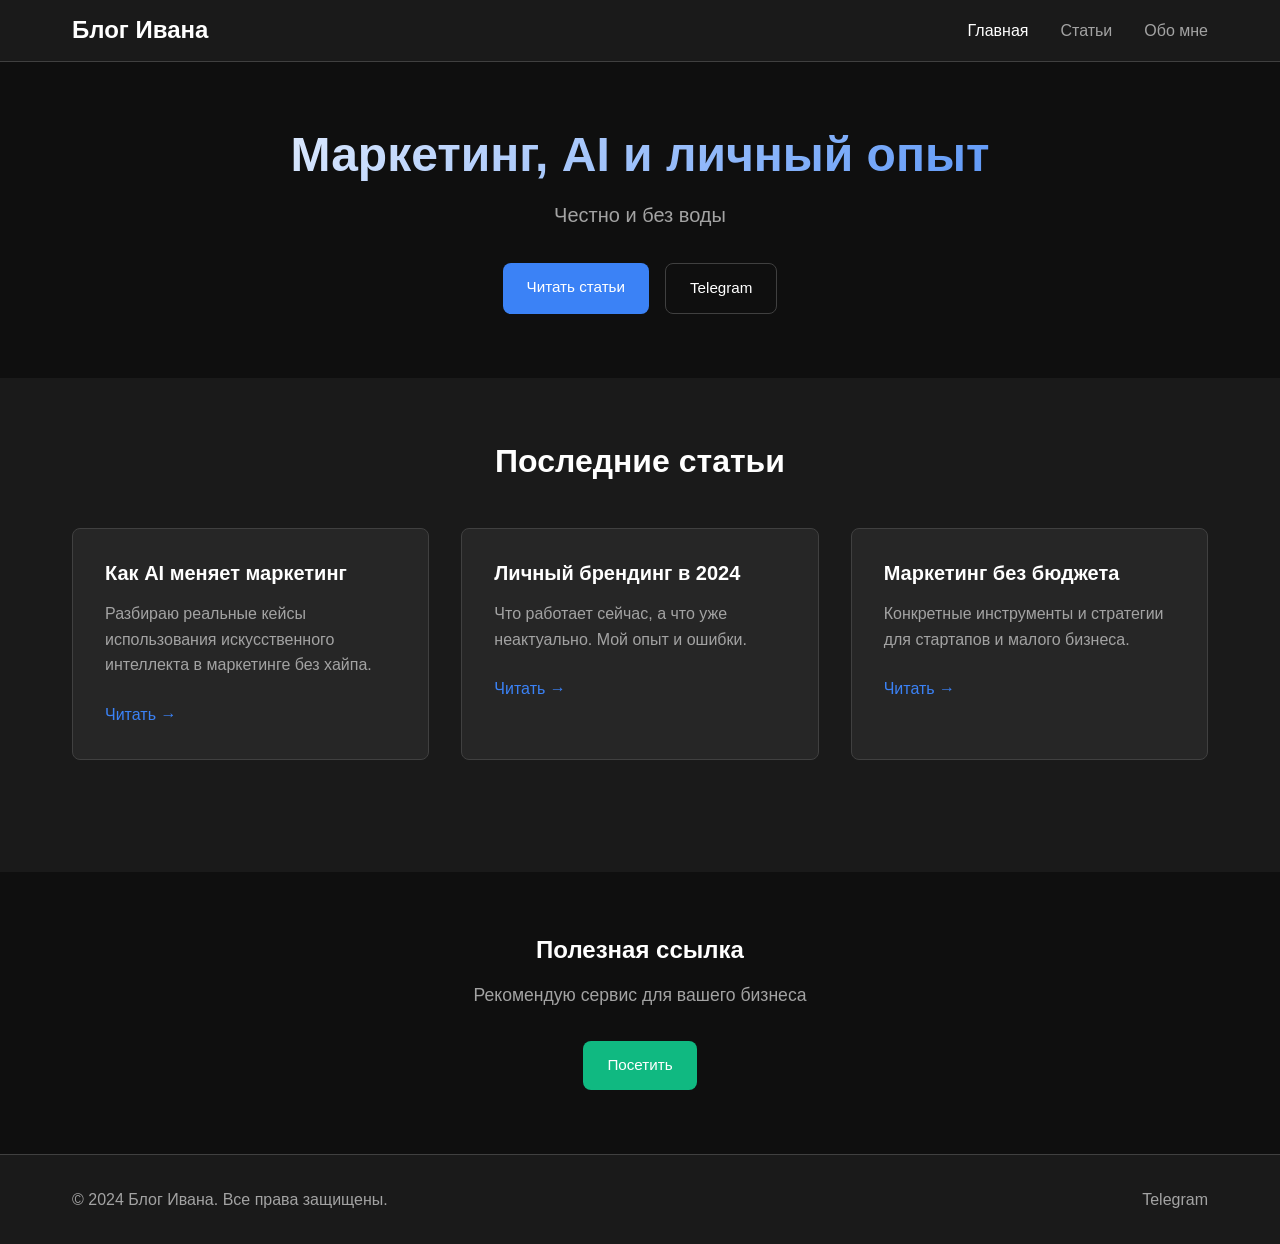
==== index.html @ 23f1f2e2 "Initial commit: blog portfolio site" ====
<!DOCTYPE html>
<html lang="ru">
<head>
    <meta charset="UTF-8">
    <meta name="viewport" content="width=device-width, initial-scale=1.0">
    <title>Блог Ивана | Маркетинг, AI и личный опыт</title>
    <meta name="description" content="Маркетинг, AI и личный опыт. Честно и без воды.">
    <link rel="stylesheet" href="assets/css/style.css">
</head>
<body>
    <header class="header">
        <nav class="nav">
            <div class="nav__brand">
                <h1>Блог Ивана</h1>
            </div>
            <ul class="nav__menu">
                <li><a href="index.html" class="nav__link nav__link--active">Главная</a></li>
                <li><a href="posts.html" class="nav__link">Статьи</a></li>
                <li><a href="about.html" class="nav__link">Обо мне</a></li>
            </ul>
        </nav>
    </header>

    <main class="main">
        <section class="hero">
            <div class="container">
                <h2 class="hero__title">Маркетинг, AI и личный опыт</h2>
                <p class="hero__subtitle">Честно и без воды</p>
                <div class="hero__actions">
                    <a href="posts.html" class="btn btn--primary">Читать статьи</a>
                    <a href="https://t.me/ivanilin_blog" class="btn btn--secondary" target="_blank">Telegram</a>
                </div>
            </div>
        </section>

        <section class="featured">
            <div class="container">
                <h3 class="section__title">Последние статьи</h3>
                <div class="posts-grid">
                    <article class="post-card">
                        <h4 class="post-card__title">Как AI меняет маркетинг</h4>
                        <p class="post-card__excerpt">Разбираю реальные кейсы использования искусственного интеллекта в маркетинге без хайпа.</p>
                        <a href="posts.html" class="post-card__link">Читать →</a>
                    </article>

                    <article class="post-card">
                        <h4 class="post-card__title">Личный брендинг в 2024</h4>
                        <p class="post-card__excerpt">Что работает сейчас, а что уже неактуально. Мой опыт и ошибки.</p>
                        <a href="posts.html" class="post-card__link">Читать →</a>
                    </article>

                    <article class="post-card">
                        <h4 class="post-card__title">Маркетинг без бюджета</h4>
                        <p class="post-card__excerpt">Конкретные инструменты и стратегии для стартапов и малого бизнеса.</p>
                        <a href="posts.html" class="post-card__link">Читать →</a>
                    </article>
                </div>
            </div>
        </section>

        <section class="cta">
            <div class="container">
                <h3 class="cta__title">Полезная ссылка</h3>
                <p class="cta__description">Рекомендую сервис для вашего бизнеса</p>
                <a href="https://sevaustinov.me" class="btn btn--accent" target="_blank">Посетить</a>
            </div>
        </section>
    </main>

    <footer class="footer">
        <div class="container">
            <p>&copy; 2024 Блог Ивана. Все права защищены.</p>
            <div class="social">
                <a href="https://t.me/ivanilin_blog" target="_blank">Telegram</a>
            </div>
        </div>
    </footer>

    <script src="assets/js/main.js"></script>
</body>
</html>
---- assets/css/style.css ----
/* Основные переменные и reset */
:root {
    --bg-primary: #0f0f0f;
    --bg-secondary: #1a1a1a;
    --bg-card: #262626;
    --text-primary: #ffffff;
    --text-secondary: #a3a3a3;
    --accent: #3b82f6;
    --accent-hover: #2563eb;
    --border: #404040;
    --success: #10b981;
    --warning: #f59e0b;
    
    --font-family: 'Inter', -apple-system, BlinkMacSystemFont, 'Segoe UI', Roboto, sans-serif;
    --border-radius: 8px;
    --transition: all 0.2s ease;
    
    --container-width: 1200px;
    --container-padding: 2rem;
}

* {
    margin: 0;
    padding: 0;
    box-sizing: border-box;
}

body {
    font-family: var(--font-family);
    background-color: var(--bg-primary);
    color: var(--text-primary);
    line-height: 1.6;
    -webkit-font-smoothing: antialiased;
    -moz-osx-font-smoothing: grayscale;
}

/* Контейнер */
.container {
    max-width: var(--container-width);
    margin: 0 auto;
    padding: 0 var(--container-padding);
}

/* Типографика */
h1, h2, h3, h4, h5, h6 {
    font-weight: 600;
    line-height: 1.2;
    margin-bottom: 1rem;
}

h1 { font-size: 2.5rem; }
h2 { font-size: 2rem; }
h3 { font-size: 1.5rem; }
h4 { font-size: 1.25rem; }

p {
    margin-bottom: 1rem;
    color: var(--text-secondary);
}

a {
    color: var(--accent);
    text-decoration: none;
    transition: var(--transition);
}

a:hover {
    color: var(--accent-hover);
}

/* Хедер */
.header {
    background-color: var(--bg-secondary);
    border-bottom: 1px solid var(--border);
    position: sticky;
    top: 0;
    z-index: 100;
    backdrop-filter: blur(10px);
}

.nav {
    display: flex;
    align-items: center;
    justify-content: space-between;
    padding: 1rem var(--container-padding);
    max-width: var(--container-width);
    margin: 0 auto;
}

.nav__brand h1 {
    font-size: 1.5rem;
    margin: 0;
    color: var(--text-primary);
}

.nav__menu {
    display: flex;
    list-style: none;
    gap: 2rem;
}

.nav__link {
    color: var(--text-secondary);
    font-weight: 500;
    transition: var(--transition);
}

.nav__link:hover,
.nav__link--active {
    color: var(--text-primary);
}

/* Кнопки */
.btn {
    display: inline-block;
    padding: 0.75rem 1.5rem;
    border-radius: var(--border-radius);
    font-weight: 500;
    text-align: center;
    transition: var(--transition);
    cursor: pointer;
    border: none;
    text-decoration: none;
    font-size: 0.95rem;
}

.btn--primary {
    background-color: var(--accent);
    color: white;
}

.btn--primary:hover {
    background-color: var(--accent-hover);
    transform: translateY(-1px);
}

.btn--secondary {
    background-color: transparent;
    color: var(--text-primary);
    border: 1px solid var(--border);
}

.btn--secondary:hover {
    background-color: var(--bg-card);
    border-color: var(--accent);
}

.btn--accent {
    background-color: var(--success);
    color: white;
}

.btn--accent:hover {
    background-color: #059669;
    transform: translateY(-1px);
}

/* Основной контент */
.main {
    min-height: calc(100vh - 200px);
}

/* Секция Hero */
.hero {
    padding: 4rem 0;
    text-align: center;
}

.hero__title {
    font-size: 3rem;
    margin-bottom: 1rem;
    background: linear-gradient(135deg, var(--text-primary) 0%, var(--accent) 100%);
    -webkit-background-clip: text;
    -webkit-text-fill-color: transparent;
    background-clip: text;
}

.hero__subtitle {
    font-size: 1.25rem;
    color: var(--text-secondary);
    margin-bottom: 2rem;
}

.hero__actions {
    display: flex;
    gap: 1rem;
    justify-content: center;
    flex-wrap: wrap;
}

/* Секции */
.section__title {
    text-align: center;
    margin-bottom: 3rem;
    font-size: 2rem;
}

.featured {
    padding: 4rem 0;
    background-color: var(--bg-secondary);
}

/* Сетка постов */
.posts-grid {
    display: grid;
    grid-template-columns: repeat(auto-fit, minmax(300px, 1fr));
    gap: 2rem;
    margin-bottom: 3rem;
}

.post-card {
    background-color: var(--bg-card);
    padding: 2rem;
    border-radius: var(--border-radius);
    border: 1px solid var(--border);
    transition: var(--transition);
}

.post-card:hover {
    transform: translateY(-4px);
    border-color: var(--accent);
}

.post-card__title {
    color: var(--text-primary);
    margin-bottom: 1rem;
    font-size: 1.25rem;
}

.post-card__excerpt {
    color: var(--text-secondary);
    margin-bottom: 1.5rem;
    line-height: 1.6;
}

.post-card__link {
    color: var(--accent);
    font-weight: 500;
    display: inline-flex;
    align-items: center;
    gap: 0.5rem;
}

.post-card__link:hover {
    gap: 0.75rem;
}

/* CTA секция */
.cta {
    padding: 4rem 0;
    text-align: center;
    background-color: var(--bg-primary);
}

.cta__title {
    margin-bottom: 1rem;
}

.cta__description {
    margin-bottom: 2rem;
    font-size: 1.1rem;
}

/* Страница постов */
.page-header {
    padding: 3rem 0;
    text-align: center;
    background-color: var(--bg-secondary);
}

.page-title {
    font-size: 2.5rem;
    margin-bottom: 1rem;
}

.page-subtitle {
    font-size: 1.1rem;
    color: var(--text-secondary);
}

.posts {
    padding: 4rem 0;
}

.posts-list {
    display: flex;
    flex-direction: column;
    gap: 2rem;
    margin-bottom: 4rem;
}

.post-item {
    background-color: var(--bg-card);
    padding: 2rem;
    border-radius: var(--border-radius);
    border: 1px solid var(--border);
    transition: var(--transition);
}

.post-item:hover {
    border-color: var(--accent);
}

.post-item__meta {
    display: flex;
    align-items: center;
    gap: 1rem;
    margin-bottom: 1rem;
}

.post-item__date {
    color: var(--text-secondary);
    font-size: 0.9rem;
}

.post-item__tag {
    background-color: var(--accent);
    color: white;
    padding: 0.25rem 0.75rem;
    border-radius: 20px;
    font-size: 0.8rem;
    font-weight: 500;
}

.post-item__title {
    color: var(--text-primary);
    margin-bottom: 1rem;
    font-size: 1.5rem;
}

.post-item__excerpt {
    margin-bottom: 1.5rem;
    line-height: 1.6;
}

.post-item__link {
    color: var(--accent);
    font-weight: 500;
}

/* Newsletter */
.newsletter {
    background-color: var(--bg-secondary);
    padding: 3rem;
    border-radius: var(--border-radius);
    text-align: center;
    border: 1px solid var(--border);
}

.newsletter__title {
    margin-bottom: 1rem;
}

.newsletter__description {
    margin-bottom: 2rem;
}

/* Страница "Обо мне" */
.about-hero {
    padding: 4rem 0;
}

.about-content {
    display: grid;
    gap: 3rem;
    align-items: center;
}

.about__title {
    font-size: 2.5rem;
    margin-bottom: 0.5rem;
}

.about__subtitle {
    font-size: 1.25rem;
    color: var(--accent);
    margin-bottom: 2rem;
}

.about__description p {
    font-size: 1.1rem;
    line-height: 1.7;
    color: var(--text-secondary);
}

.about__stats {
    display: flex;
    gap: 2rem;
    margin-top: 2rem;
}

.stat {
    text-align: center;
}

.stat__number {
    display: block;
    font-size: 2rem;
    font-weight: 600;
    color: var(--accent);
}

.stat__label {
    color: var(--text-secondary);
    font-size: 0.9rem;
}

.expertise {
    padding: 4rem 0;
    background-color: var(--bg-secondary);
}

.expertise-grid {
    display: grid;
    grid-template-columns: repeat(auto-fit, minmax(300px, 1fr));
    gap: 2rem;
}

.expertise-item {
    background-color: var(--bg-card);
    padding: 2rem;
    border-radius: var(--border-radius);
    border: 1px solid var(--border);
}

.expertise-item__title {
    color: var(--text-primary);
    margin-bottom: 1rem;
}

.expertise-item__description {
    color: var(--text-secondary);
    line-height: 1.6;
}

.contact {
    padding: 4rem 0;
    text-align: center;
}

.contact-content {
    max-width: 600px;
    margin: 0 auto;
}

.contact__description {
    font-size: 1.1rem;
    margin-bottom: 2rem;
}

.contact-links {
    display: flex;
    gap: 1rem;
    justify-content: center;
    flex-wrap: wrap;
}

/* Футер */
.footer {
    background-color: var(--bg-secondary);
    border-top: 1px solid var(--border);
    padding: 2rem 0;
    margin-top: auto;
}

.footer .container {
    display: flex;
    justify-content: space-between;
    align-items: center;
}

.footer p {
    color: var(--text-secondary);
    margin: 0;
}

.social a {
    color: var(--text-secondary);
    margin-left: 1rem;
    transition: var(--transition);
}

.social a:hover {
    color: var(--accent);
}

/* Адаптивность */
@media (max-width: 768px) {
    :root {
        --container-padding: 1rem;
    }
    
    .nav {
        flex-direction: column;
        gap: 1rem;
        padding: 1rem;
    }
    
    .nav__menu {
        gap: 1rem;
    }
    
    .hero__title {
        font-size: 2rem;
    }
    
    .hero__actions {
        flex-direction: column;
        align-items: center;
    }
    
    .posts-grid {
        grid-template-columns: 1fr;
        gap: 1.5rem;
    }
    
    .about__stats {
        justify-content: center;
        gap: 1rem;
    }
    
    .expertise-grid {
        grid-template-columns: 1fr;
    }
    
    .contact-links {
        flex-direction: column;
        align-items: center;
    }
    
    .footer .container {
        flex-direction: column;
        gap: 1rem;
        text-align: center;
    }
    
    .social {
        order: -1;
    }
}

@media (max-width: 480px) {
    .hero {
        padding: 2rem 0;
    }
    
    .section__title {
        font-size: 1.5rem;
    }
    
    .post-card,
    .post-item,
    .expertise-item {
        padding: 1.5rem;
    }
    
    .newsletter {
        padding: 2rem;
    }
}
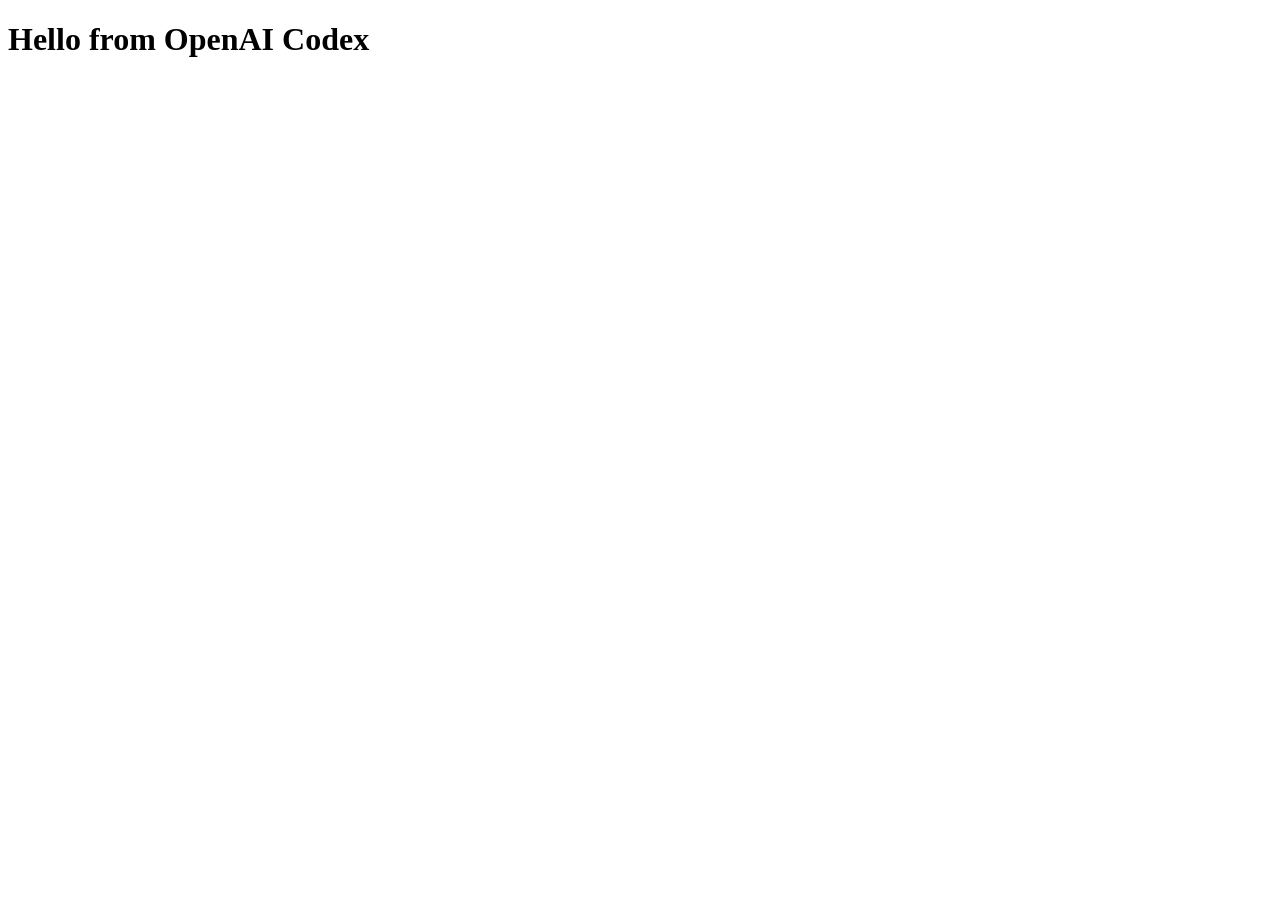
==== commit 7565237f: "Add codex test page" ====
--- a/index.html
+++ b/index.html
@@ -1,81 +1,11 @@
 <!DOCTYPE html>
-<html lang="ru">
+<html lang="en">
 <head>
     <meta charset="UTF-8">
     <meta name="viewport" content="width=device-width, initial-scale=1.0">
-    <title>Блог Ивана | Маркетинг, AI и личный опыт</title>
-    <meta name="description" content="Маркетинг, AI и личный опыт. Честно и без воды.">
-    <link rel="stylesheet" href="assets/css/style.css">
+    <title>Hello from OpenAI Codex</title>
 </head>
 <body>
-    <header class="header">
-        <nav class="nav">
-            <div class="nav__brand">
-                <h1>Блог Ивана</h1>
-            </div>
-            <ul class="nav__menu">
-                <li><a href="index.html" class="nav__link nav__link--active">Главная</a></li>
-                <li><a href="posts.html" class="nav__link">Статьи</a></li>
-                <li><a href="about.html" class="nav__link">Обо мне</a></li>
-            </ul>
-        </nav>
-    </header>
-
-    <main class="main">
-        <section class="hero">
-            <div class="container">
-                <h2 class="hero__title">Маркетинг, AI и личный опыт</h2>
-                <p class="hero__subtitle">Честно и без воды</p>
-                <div class="hero__actions">
-                    <a href="posts.html" class="btn btn--primary">Читать статьи</a>
-                    <a href="https://t.me/ivanilin_blog" class="btn btn--secondary" target="_blank">Telegram</a>
-                </div>
-            </div>
-        </section>
-
-        <section class="featured">
-            <div class="container">
-                <h3 class="section__title">Последние статьи</h3>
-                <div class="posts-grid">
-                    <article class="post-card">
-                        <h4 class="post-card__title">Как AI меняет маркетинг</h4>
-                        <p class="post-card__excerpt">Разбираю реальные кейсы использования искусственного интеллекта в маркетинге без хайпа.</p>
-                        <a href="posts.html" class="post-card__link">Читать →</a>
-                    </article>
-
-                    <article class="post-card">
-                        <h4 class="post-card__title">Личный брендинг в 2024</h4>
-                        <p class="post-card__excerpt">Что работает сейчас, а что уже неактуально. Мой опыт и ошибки.</p>
-                        <a href="posts.html" class="post-card__link">Читать →</a>
-                    </article>
-
-                    <article class="post-card">
-                        <h4 class="post-card__title">Маркетинг без бюджета</h4>
-                        <p class="post-card__excerpt">Конкретные инструменты и стратегии для стартапов и малого бизнеса.</p>
-                        <a href="posts.html" class="post-card__link">Читать →</a>
-                    </article>
-                </div>
-            </div>
-        </section>
-
-        <section class="cta">
-            <div class="container">
-                <h3 class="cta__title">Полезная ссылка</h3>
-                <p class="cta__description">Рекомендую сервис для вашего бизнеса</p>
-                <a href="https://sevaustinov.me" class="btn btn--accent" target="_blank">Посетить</a>
-            </div>
-        </section>
-    </main>
-
-    <footer class="footer">
-        <div class="container">
-            <p>&copy; 2024 Блог Ивана. Все права защищены.</p>
-            <div class="social">
-                <a href="https://t.me/ivanilin_blog" target="_blank">Telegram</a>
-            </div>
-        </div>
-    </footer>
-
-    <script src="assets/js/main.js"></script>
+    <h1>Hello from OpenAI Codex</h1>
 </body>
 </html>
